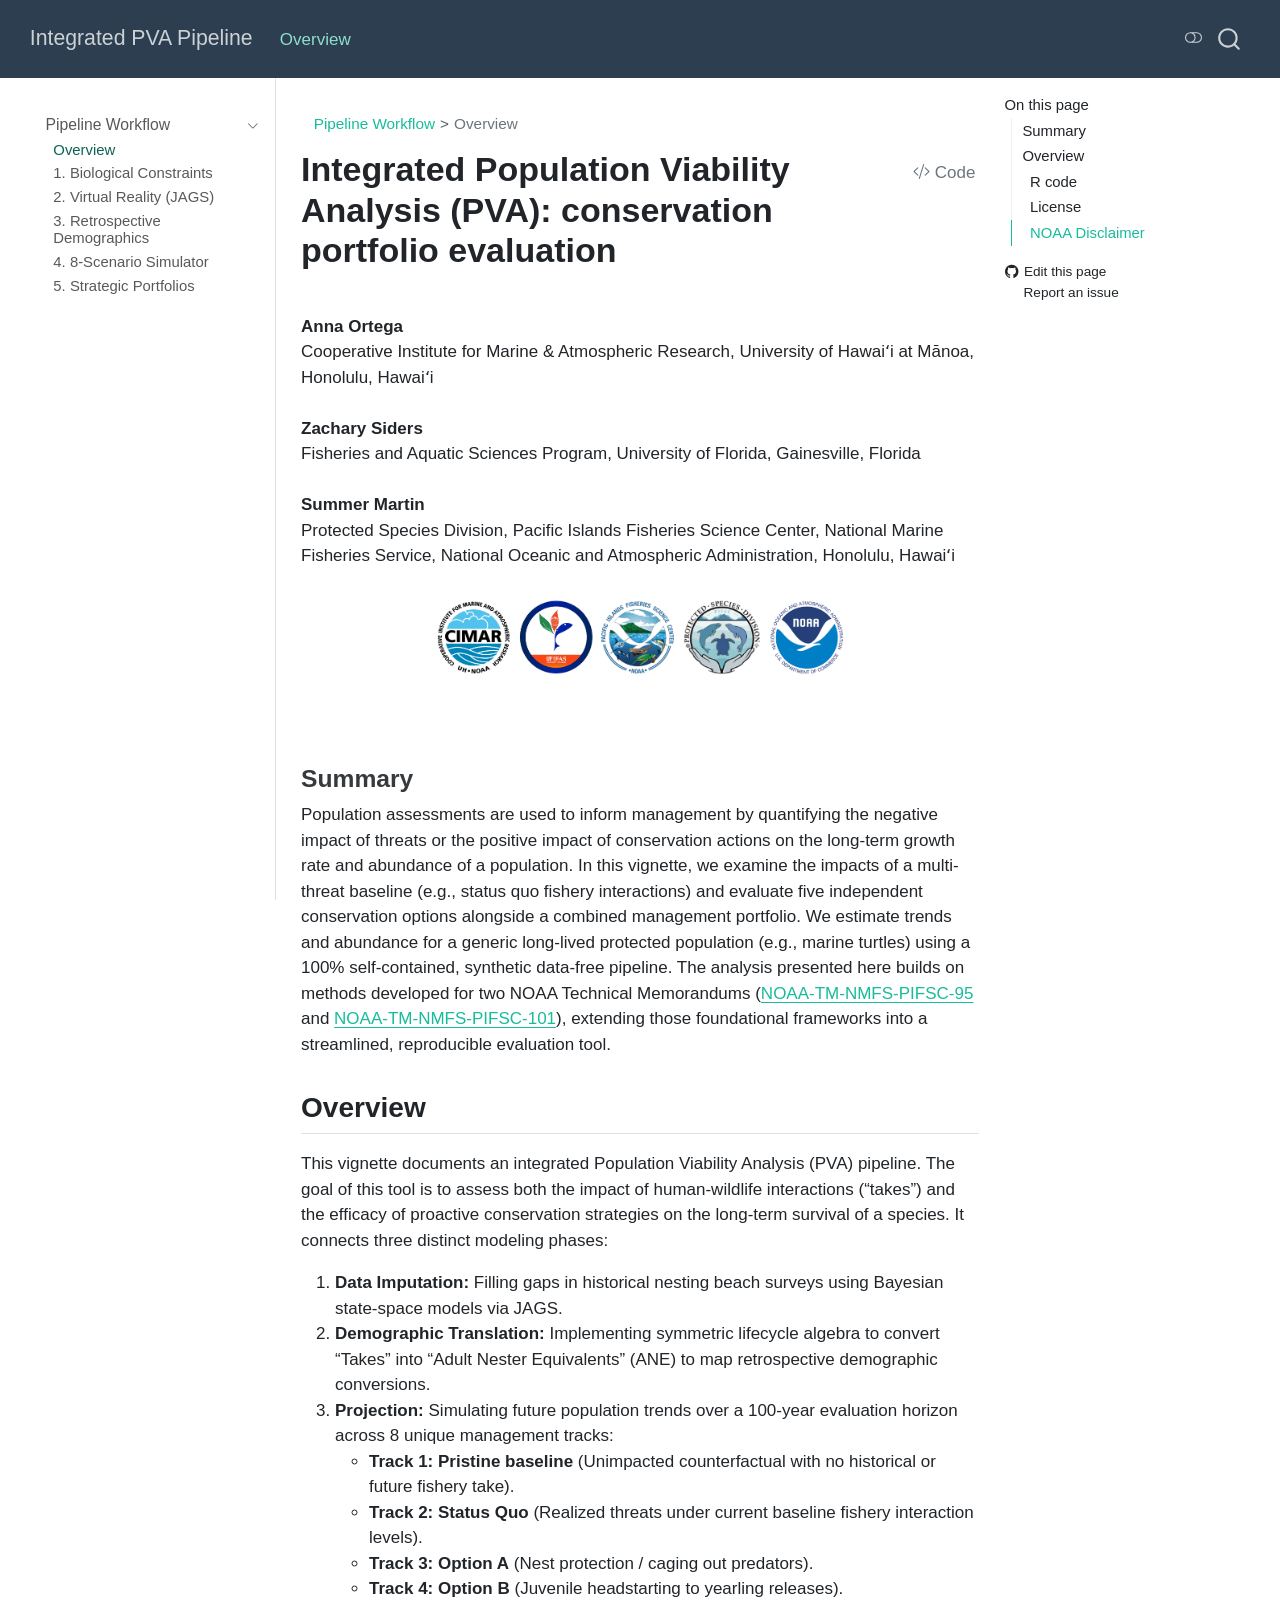
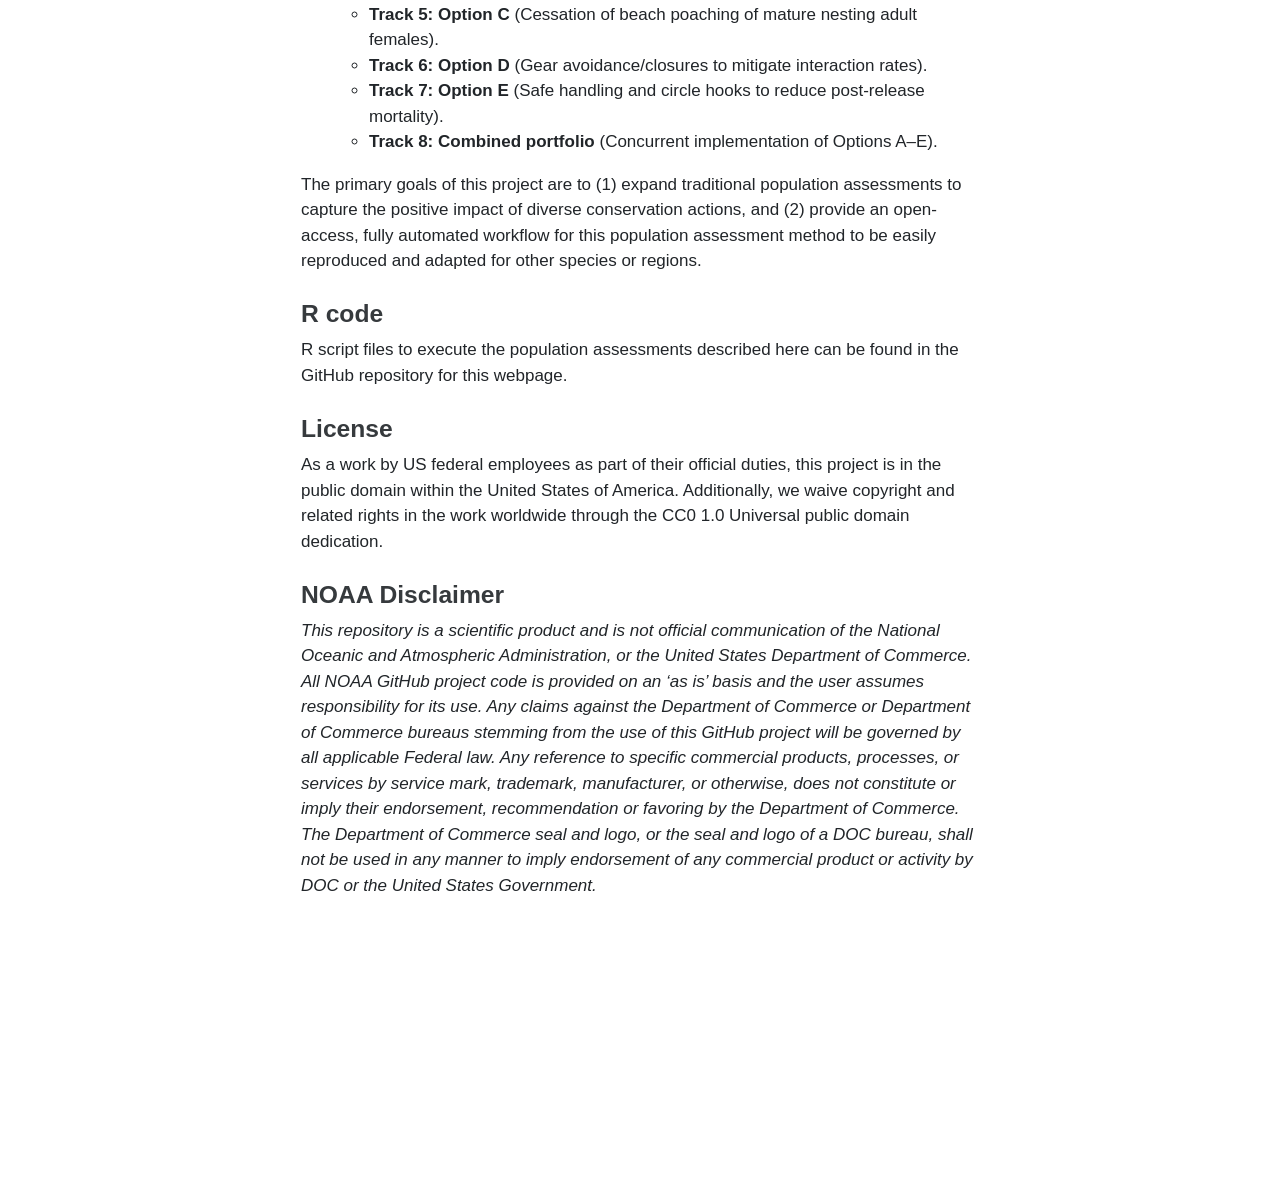
==== docs/index.html @ b5c36e91 "initial commit of integrated PVA pipeline" ====
<!DOCTYPE html>
<html xmlns="http://www.w3.org/1999/xhtml" lang="en" xml:lang="en"><head>

<meta charset="utf-8">
<meta name="generator" content="quarto-1.9.36">

<meta name="viewport" content="width=device-width, initial-scale=1.0, user-scalable=yes">


<title>Integrated Population Viability Analysis (PVA): conservation portfolio evaluation – Integrated PVA Pipeline</title>
<style>
/* Default styles provided by pandoc.
** See https://pandoc.org/MANUAL.html#variables-for-html for config info.
*/
code{white-space: pre-wrap;}
span.smallcaps{font-variant: small-caps;}
div.columns{display: flex; gap: min(4vw, 1.5em);}
div.column{flex: auto; overflow-x: auto;}
div.hanging-indent{margin-left: 1.5em; text-indent: -1.5em;}
ul.task-list{list-style: none;}
ul.task-list li input[type="checkbox"] {
  width: 0.8em;
  margin: 0 0.8em 0.2em -1em; /* quarto-specific, see https://github.com/quarto-dev/quarto-cli/issues/4556 */ 
  vertical-align: middle;
}
/* CSS for syntax highlighting */
html { -webkit-text-size-adjust: 100%; }
pre > code.sourceCode { white-space: pre; position: relative; }
pre > code.sourceCode > span { display: inline-block; line-height: 1.25; }
pre > code.sourceCode > span:empty { height: 1.2em; }
.sourceCode { overflow: visible; }
code.sourceCode > span { color: inherit; text-decoration: inherit; }
div.sourceCode { margin: 1em 0; }
pre.sourceCode { margin: 0; }
@media screen {
div.sourceCode { overflow: auto; }
}
@media print {
pre > code.sourceCode { white-space: pre-wrap; }
pre > code.sourceCode > span { text-indent: -5em; padding-left: 5em; }
}
pre.numberSource code
  { counter-reset: source-line 0; }
pre.numberSource code > span
  { position: relative; left: -4em; counter-increment: source-line; }
pre.numberSource code > span > a:first-child::before
  { content: counter(source-line);
    position: relative; left: -1em; text-align: right; vertical-align: baseline;
    border: none; display: inline-block;
    -webkit-touch-callout: none; -webkit-user-select: none;
    -khtml-user-select: none; -moz-user-select: none;
    -ms-user-select: none; user-select: none;
    padding: 0 4px; width: 4em;
  }
pre.numberSource { margin-left: 3em;  padding-left: 4px; }
div.sourceCode
  {   }
@media screen {
pre > code.sourceCode > span > a:first-child::before { text-decoration: underline; }
}
</style>


<script src="site_libs/quarto-nav/quarto-nav.js"></script>
<script src="site_libs/clipboard/clipboard.min.js"></script>
<script src="site_libs/quarto-search/autocomplete.umd.js"></script>
<script src="site_libs/quarto-search/fuse.min.js"></script>
<script src="site_libs/quarto-search/quarto-search.js"></script>
<meta name="quarto:offset" content="./">
<script src="site_libs/quarto-html/quarto.js" type="module"></script>
<script src="site_libs/quarto-html/tabsets/tabsets.js" type="module"></script>
<script src="site_libs/quarto-html/popper.min.js"></script>
<script src="site_libs/quarto-html/tippy.umd.min.js"></script>
<script src="site_libs/quarto-html/anchor.min.js"></script>
<link href="site_libs/quarto-html/tippy.css" rel="stylesheet">
<link href="site_libs/quarto-html/quarto-syntax-highlighting-845c23b38eaddc0f92fda52bfe77a8c8.css" rel="stylesheet" class="quarto-color-scheme" id="quarto-text-highlighting-styles">
<link href="site_libs/quarto-html/quarto-syntax-highlighting-dark-f418161beb48e0141c760e455f12af2c.css" rel="stylesheet" class="quarto-color-scheme quarto-color-alternate" id="quarto-text-highlighting-styles">
<link href="site_libs/quarto-html/quarto-syntax-highlighting-845c23b38eaddc0f92fda52bfe77a8c8.css" rel="stylesheet" class="quarto-color-scheme-extra" id="quarto-text-highlighting-styles">
<script src="site_libs/bootstrap/bootstrap.min.js"></script>
<link href="site_libs/bootstrap/bootstrap-icons.css" rel="stylesheet">
<link href="site_libs/bootstrap/bootstrap-edc4e7061c2c7a5ba8a1c034a1440415.min.css" rel="stylesheet" append-hash="true" class="quarto-color-scheme" id="quarto-bootstrap" data-mode="light">
<link href="site_libs/bootstrap/bootstrap-dark-89a05430e756aaca534b0ec7f0289466.min.css" rel="stylesheet" append-hash="true" class="quarto-color-scheme quarto-color-alternate" id="quarto-bootstrap" data-mode="dark">
<link href="site_libs/bootstrap/bootstrap-edc4e7061c2c7a5ba8a1c034a1440415.min.css" rel="stylesheet" append-hash="true" class="quarto-color-scheme-extra" id="quarto-bootstrap" data-mode="light">
<script id="quarto-search-options" type="application/json">{
  "location": "navbar",
  "copy-button": false,
  "collapse-after": 3,
  "panel-placement": "end",
  "type": "overlay",
  "limit": 50,
  "keyboard-shortcut": [
    "f",
    "/",
    "s"
  ],
  "show-item-context": false,
  "language": {
    "search-no-results-text": "No results",
    "search-matching-documents-text": "matching documents",
    "search-copy-link-title": "Copy link to search",
    "search-hide-matches-text": "Hide additional matches",
    "search-more-match-text": "more match in this document",
    "search-more-matches-text": "more matches in this document",
    "search-clear-button-title": "Clear",
    "search-text-placeholder": "",
    "search-detached-cancel-button-title": "Cancel",
    "search-submit-button-title": "Submit",
    "search-label": "Search"
  }
}</script>
<style>html{ scroll-behavior: smooth; }</style>


</head>

<body class="nav-sidebar floating nav-fixed quarto-light"><script id="quarto-html-before-body" type="application/javascript">
    const toggleBodyColorMode = (bsSheetEl) => {
      const mode = bsSheetEl.getAttribute("data-mode");
      const bodyEl = window.document.querySelector("body");
      if (mode === "dark") {
        bodyEl.classList.add("quarto-dark");
        bodyEl.classList.remove("quarto-light");
      } else {
        bodyEl.classList.add("quarto-light");
        bodyEl.classList.remove("quarto-dark");
      }
    }
    const toggleBodyColorPrimary = () => {
      const bsSheetEl = window.document.querySelector("link#quarto-bootstrap:not([rel=disabled-stylesheet])");
      if (bsSheetEl) {
        toggleBodyColorMode(bsSheetEl);
      }
    }
    const setColorSchemeToggle = (alternate) => {
      const toggles = window.document.querySelectorAll('.quarto-color-scheme-toggle');
      for (let i=0; i < toggles.length; i++) {
        const toggle = toggles[i];
        if (toggle) {
          if (alternate) {
            toggle.classList.add("alternate");
          } else {
            toggle.classList.remove("alternate");
          }
        }
      }
    };
    const toggleColorMode = (alternate) => {
      // Switch the stylesheets
      const primaryStylesheets = window.document.querySelectorAll('link.quarto-color-scheme:not(.quarto-color-alternate)');
      const alternateStylesheets = window.document.querySelectorAll('link.quarto-color-scheme.quarto-color-alternate');
      manageTransitions('#quarto-margin-sidebar .nav-link', false);
      if (alternate) {
        // note: dark is layered on light, we don't disable primary!
        enableStylesheet(alternateStylesheets);
        for (const sheetNode of alternateStylesheets) {
          if (sheetNode.id === "quarto-bootstrap") {
            toggleBodyColorMode(sheetNode);
          }
        }
      } else {
        disableStylesheet(alternateStylesheets);
        enableStylesheet(primaryStylesheets)
        toggleBodyColorPrimary();
      }
      manageTransitions('#quarto-margin-sidebar .nav-link', true);
      // Switch the toggles
      setColorSchemeToggle(alternate)
      // Hack to workaround the fact that safari doesn't
      // properly recolor the scrollbar when toggling (#1455)
      if (navigator.userAgent.indexOf('Safari') > 0 && navigator.userAgent.indexOf('Chrome') == -1) {
        manageTransitions("body", false);
        window.scrollTo(0, 1);
        setTimeout(() => {
          window.scrollTo(0, 0);
          manageTransitions("body", true);
        }, 40);
      }
    }
    const disableStylesheet = (stylesheets) => {
      for (let i=0; i < stylesheets.length; i++) {
        const stylesheet = stylesheets[i];
        stylesheet.rel = 'disabled-stylesheet';
      }
    }
    const enableStylesheet = (stylesheets) => {
      for (let i=0; i < stylesheets.length; i++) {
        const stylesheet = stylesheets[i];
        if(stylesheet.rel !== 'stylesheet') { // for Chrome, which will still FOUC without this check
          stylesheet.rel = 'stylesheet';
        }
      }
    }
    const manageTransitions = (selector, allowTransitions) => {
      const els = window.document.querySelectorAll(selector);
      for (let i=0; i < els.length; i++) {
        const el = els[i];
        if (allowTransitions) {
          el.classList.remove('notransition');
        } else {
          el.classList.add('notransition');
        }
      }
    }
    const isFileUrl = () => {
      return window.location.protocol === 'file:';
    }
    const hasAlternateSentinel = () => {
      let styleSentinel = getColorSchemeSentinel();
      if (styleSentinel !== null) {
        return styleSentinel === "alternate";
      } else {
        return false;
      }
    }
    const setStyleSentinel = (alternate) => {
      const value = alternate ? "alternate" : "default";
      if (!isFileUrl()) {
        window.localStorage.setItem("quarto-color-scheme", value);
      } else {
        localAlternateSentinel = value;
      }
    }
    const getColorSchemeSentinel = () => {
      if (!isFileUrl()) {
        const storageValue = window.localStorage.getItem("quarto-color-scheme");
        return storageValue != null ? storageValue : localAlternateSentinel;
      } else {
        return localAlternateSentinel;
      }
    }
    const toggleGiscusIfUsed = (isAlternate, darkModeDefault) => {
      const baseTheme = document.querySelector('#giscus-base-theme')?.value ?? 'light';
      const alternateTheme = document.querySelector('#giscus-alt-theme')?.value ?? 'dark';
      let newTheme = '';
      if(authorPrefersDark) {
        newTheme = isAlternate ? baseTheme : alternateTheme;
      } else {
        newTheme = isAlternate ? alternateTheme : baseTheme;
      }
      const changeGiscusTheme = () => {
        // From: https://github.com/giscus/giscus/issues/336
        const sendMessage = (message) => {
          const iframe = document.querySelector('iframe.giscus-frame');
          if (!iframe) return;
          iframe.contentWindow.postMessage({ giscus: message }, 'https://giscus.app');
        }
        sendMessage({
          setConfig: {
            theme: newTheme
          }
        });
      }
      const isGiscussLoaded = window.document.querySelector('iframe.giscus-frame') !== null;
      if (isGiscussLoaded) {
        changeGiscusTheme();
      }
    };
    const authorPrefersDark = false;
    const darkModeDefault = authorPrefersDark;
      document.querySelector('link#quarto-text-highlighting-styles.quarto-color-scheme-extra').rel = 'disabled-stylesheet';
      document.querySelector('link#quarto-bootstrap.quarto-color-scheme-extra').rel = 'disabled-stylesheet';
    let localAlternateSentinel = darkModeDefault ? 'alternate' : 'default';
    // Dark / light mode switch
    window.quartoToggleColorScheme = () => {
      // Read the current dark / light value
      let toAlternate = !hasAlternateSentinel();
      toggleColorMode(toAlternate);
      setStyleSentinel(toAlternate);
      toggleGiscusIfUsed(toAlternate, darkModeDefault);
      window.dispatchEvent(new Event('resize'));
    };
    // Switch to dark mode if need be
    if (hasAlternateSentinel()) {
      toggleColorMode(true);
    } else {
      toggleColorMode(false);
    }
  </script>

<div id="quarto-search-results"></div>
  <header id="quarto-header" class="headroom fixed-top">
    <nav class="navbar navbar-expand-lg " data-bs-theme="dark">
      <div class="navbar-container container-fluid">
      <div class="navbar-brand-container mx-auto">
    <a class="navbar-brand" href="./index.html">
    <span class="navbar-title">Integrated PVA Pipeline</span>
    </a>
  </div>
            <div id="quarto-search" class="" title="Search"></div>
          <button class="navbar-toggler" type="button" data-bs-toggle="collapse" data-bs-target="#navbarCollapse" aria-controls="navbarCollapse" role="menu" aria-expanded="false" aria-label="Toggle navigation" onclick="if (window.quartoToggleHeadroom) { window.quartoToggleHeadroom(); }">
  <span class="navbar-toggler-icon"></span>
</button>
          <div class="collapse navbar-collapse" id="navbarCollapse">
            <ul class="navbar-nav navbar-nav-scroll me-auto">
  <li class="nav-item">
    <a class="nav-link active" href="./index.html" aria-current="page"> 
<span class="menu-text">Overview</span></a>
  </li>  
</ul>
          </div> <!-- /navcollapse -->
            <div class="quarto-navbar-tools">
  <a href="" class="quarto-color-scheme-toggle quarto-navigation-tool  px-1" onclick="window.quartoToggleColorScheme(); return false;" title="Toggle dark mode"><i class="bi"></i></a>
</div>
      </div> <!-- /container-fluid -->
    </nav>
  <nav class="quarto-secondary-nav">
    <div class="container-fluid d-flex">
      <button type="button" class="quarto-btn-toggle btn" data-bs-toggle="collapse" role="button" data-bs-target=".quarto-sidebar-collapse-item" aria-controls="quarto-sidebar" aria-expanded="false" aria-label="Toggle sidebar navigation" onclick="if (window.quartoToggleHeadroom) { window.quartoToggleHeadroom(); }">
        <i class="bi bi-layout-text-sidebar-reverse"></i>
      </button>
        <nav class="quarto-page-breadcrumbs" aria-label="breadcrumb"><ol class="breadcrumb"><li class="breadcrumb-item"><a href="./index.html">Pipeline Workflow</a></li><li class="breadcrumb-item"><a href="./index.html">Overview</a></li></ol></nav>
        <a class="flex-grow-1" role="navigation" data-bs-toggle="collapse" data-bs-target=".quarto-sidebar-collapse-item" aria-controls="quarto-sidebar" aria-expanded="false" aria-label="Toggle sidebar navigation" onclick="if (window.quartoToggleHeadroom) { window.quartoToggleHeadroom(); }">      
        </a>
    </div>
  </nav>
</header>
<!-- content -->
<div id="quarto-content" class="quarto-container page-columns page-rows-contents page-layout-article page-navbar">
<!-- sidebar -->
  <nav id="quarto-sidebar" class="sidebar collapse collapse-horizontal quarto-sidebar-collapse-item sidebar-navigation floating overflow-auto">
    <div class="sidebar-menu-container"> 
    <ul class="list-unstyled mt-1">
        <li class="sidebar-item sidebar-item-section">
      <div class="sidebar-item-container"> 
            <a class="sidebar-item-text sidebar-link text-start" data-bs-toggle="collapse" data-bs-target="#quarto-sidebar-section-1" role="navigation" aria-expanded="true">
 <span class="menu-text">Pipeline Workflow</span></a>
          <a class="sidebar-item-toggle text-start" data-bs-toggle="collapse" data-bs-target="#quarto-sidebar-section-1" role="navigation" aria-expanded="true" aria-label="Toggle section">
            <i class="bi bi-chevron-right ms-2"></i>
          </a> 
      </div>
      <ul id="quarto-sidebar-section-1" class="collapse list-unstyled sidebar-section depth1 show">  
          <li class="sidebar-item">
  <div class="sidebar-item-container"> 
  <a href="./index.html" class="sidebar-item-text sidebar-link active">
 <span class="menu-text">Overview</span></a>
  </div>
</li>
          <li class="sidebar-item">
  <div class="sidebar-item-container"> 
  <a href="./01-setup.html" class="sidebar-item-text sidebar-link">
 <span class="menu-text">1. Biological Constraints</span></a>
  </div>
</li>
          <li class="sidebar-item">
  <div class="sidebar-item-container"> 
  <a href="./02-data.html" class="sidebar-item-text sidebar-link">
 <span class="menu-text">2. Virtual Reality (JAGS)</span></a>
  </div>
</li>
          <li class="sidebar-item">
  <div class="sidebar-item-container"> 
  <a href="./03-ane.html" class="sidebar-item-text sidebar-link">
 <span class="menu-text">3. Retrospective Demographics</span></a>
  </div>
</li>
          <li class="sidebar-item">
  <div class="sidebar-item-container"> 
  <a href="./04-sim.html" class="sidebar-item-text sidebar-link">
 <span class="menu-text">4. 8-Scenario Simulator</span></a>
  </div>
</li>
          <li class="sidebar-item">
  <div class="sidebar-item-container"> 
  <a href="./05-outcome.html" class="sidebar-item-text sidebar-link">
 <span class="menu-text">5. Strategic Portfolios</span></a>
  </div>
</li>
      </ul>
  </li>
    </ul>
    </div>
</nav>
<div id="quarto-sidebar-glass" class="quarto-sidebar-collapse-item" data-bs-toggle="collapse" data-bs-target=".quarto-sidebar-collapse-item"></div>
<!-- margin-sidebar -->
    <div id="quarto-margin-sidebar" class="sidebar margin-sidebar">
        <nav id="TOC" role="doc-toc" class="toc-active">
    <h2 id="toc-title">On this page</h2>
   
  <ul>
  <li><a href="#summary" id="toc-summary" class="nav-link active" data-scroll-target="#summary">Summary</a></li>
  <li><a href="#overview" id="toc-overview" class="nav-link" data-scroll-target="#overview">Overview</a>
  <ul class="collapse">
  <li><a href="#r-code" id="toc-r-code" class="nav-link" data-scroll-target="#r-code">R code</a></li>
  <li><a href="#license" id="toc-license" class="nav-link" data-scroll-target="#license">License</a></li>
  <li><a href="#noaa-disclaimer" id="toc-noaa-disclaimer" class="nav-link" data-scroll-target="#noaa-disclaimer">NOAA Disclaimer</a></li>
  </ul></li>
  </ul>
<div class="toc-actions"><ul><li><a href="https://github.com/AnnaOrtega-NOAA/integrated-pva-pipeline/edit/main/index.qmd" class="toc-action"><i class="bi bi-github"></i>Edit this page</a></li><li><a href="https://github.com/AnnaOrtega-NOAA/integrated-pva-pipeline/issues/new" class="toc-action"><i class="bi empty"></i>Report an issue</a></li></ul></div></nav>
    </div>
<!-- main -->
<main class="content" id="quarto-document-content">


<header id="title-block-header" class="quarto-title-block default"><nav class="quarto-page-breadcrumbs quarto-title-breadcrumbs d-none d-lg-block" aria-label="breadcrumb"><ol class="breadcrumb"><li class="breadcrumb-item"><a href="./index.html">Pipeline Workflow</a></li><li class="breadcrumb-item"><a href="./index.html">Overview</a></li></ol></nav>
<div class="quarto-title">
<div class="quarto-title-block"><div><h1 class="title">Integrated Population Viability Analysis (PVA): conservation portfolio evaluation</h1><button type="button" class="btn code-tools-button" id="quarto-code-tools-source"><i class="bi"></i> Code</button></div></div>
</div>



<div class="quarto-title-meta">

    
  
    
  </div>
  


</header>


<div class="line-block"><br>
<strong>Anna Ortega</strong><br>
Cooperative Institute for Marine &amp; Atmospheric Research, University of Hawaiʻi at Mānoa, Honolulu, Hawaiʻi<br>
<br>
<strong>Zachary Siders</strong><br>
Fisheries and Aquatic Sciences Program, University of Florida, Gainesville, Florida<br>
<br>
<strong>Summer Martin</strong><br>
Protected Species Division, Pacific Islands Fisheries Science Center, National Marine Fisheries Service, National Oceanic and Atmospheric Administration, Honolulu, Hawaiʻi<br>
<br>
</div>
<div class="quarto-figure quarto-figure-center">
<figure class="figure">
<p><img src=".\img/logos.png" class="img-fluid quarto-figure quarto-figure-center figure-img" style="width:60.0%"></p>
</figure>
</div>
<div class="line-block"><br>
</div>
<section id="summary" class="level3">
<h3 class="anchored" data-anchor-id="summary">Summary</h3>
<p>Population assessments are used to inform management by quantifying the negative impact of threats or the positive impact of conservation actions on the long-term growth rate and abundance of a population. In this vignette, we examine the impacts of a multi-threat baseline (e.g., status quo fishery interactions) and evaluate five independent conservation options alongside a combined management portfolio. We estimate trends and abundance for a generic long-lived protected population (e.g., marine turtles) using a 100% self-contained, synthetic data-free pipeline. The analysis presented here builds on methods developed for two NOAA Technical Memorandums (<a href="https://repository.library.noaa.gov/view/noaa/23037">NOAA-TM-NMFS-PIFSC-95</a> and <a href="https://repository.library.noaa.gov/view/noaa/24251">NOAA-TM-NMFS-PIFSC-101</a>), extending those foundational frameworks into a streamlined, reproducible evaluation tool.</p>
</section>
<section id="overview" class="level2">
<h2 class="anchored" data-anchor-id="overview">Overview</h2>
<p>This vignette documents an integrated Population Viability Analysis (PVA) pipeline. The goal of this tool is to assess both the impact of human-wildlife interactions (“takes”) and the efficacy of proactive conservation strategies on the long-term survival of a species. It connects three distinct modeling phases:</p>
<ol type="1">
<li><strong>Data Imputation:</strong> Filling gaps in historical nesting beach surveys using Bayesian state-space models via JAGS.</li>
<li><strong>Demographic Translation:</strong> Implementing symmetric lifecycle algebra to convert “Takes” into “Adult Nester Equivalents” (ANE) to map retrospective demographic conversions.</li>
<li><strong>Projection:</strong> Simulating future population trends over a 100-year evaluation horizon across 8 unique management tracks:
<ul>
<li><strong>Track 1: Pristine baseline</strong> (Unimpacted counterfactual with no historical or future fishery take).</li>
<li><strong>Track 2: Status Quo</strong> (Realized threats under current baseline fishery interaction levels).</li>
<li><strong>Track 3: Option A</strong> (Nest protection / caging out predators).</li>
<li><strong>Track 4: Option B</strong> (Juvenile headstarting to yearling releases).</li>
<li><strong>Track 5: Option C</strong> (Cessation of beach poaching of mature nesting adult females).</li>
<li><strong>Track 6: Option D</strong> (Gear avoidance/closures to mitigate interaction rates).</li>
<li><strong>Track 7: Option E</strong> (Safe handling and circle hooks to reduce post-release mortality).</li>
<li><strong>Track 8: Combined portfolio</strong> (Concurrent implementation of Options A–E).</li>
</ul></li>
</ol>
<p>The primary goals of this project are to (1) expand traditional population assessments to capture the positive impact of diverse conservation actions, and (2) provide an open-access, fully automated workflow for this population assessment method to be easily reproduced and adapted for other species or regions.</p>
<section id="r-code" class="level3">
<h3 class="anchored" data-anchor-id="r-code">R code</h3>
<p>R script files to execute the population assessments described here can be found in the GitHub repository for this webpage.</p>
</section>
<section id="license" class="level3">
<h3 class="anchored" data-anchor-id="license">License</h3>
<p>As a work by US federal employees as part of their official duties, this project is in the public domain within the United States of America. Additionally, we waive copyright and related rights in the work worldwide through the CC0 1.0 Universal public domain dedication.</p>
</section>
<section id="noaa-disclaimer" class="level3">
<h3 class="anchored" data-anchor-id="noaa-disclaimer">NOAA Disclaimer</h3>
<p><em>This repository is a scientific product and is not official communication of the National Oceanic and Atmospheric Administration, or the United States Department of Commerce. All NOAA GitHub project code is provided on an ‘as is’ basis and the user assumes responsibility for its use. Any claims against the Department of Commerce or Department of Commerce bureaus stemming from the use of this GitHub project will be governed by all applicable Federal law. Any reference to specific commercial products, processes, or services by service mark, trademark, manufacturer, or otherwise, does not constitute or imply their endorsement, recommendation or favoring by the Department of Commerce. The Department of Commerce seal and logo, or the seal and logo of a DOC bureau, shall not be used in any manner to imply endorsement of any commercial product or activity by DOC or the United States Government.</em></p>
<div class="line-block"><br>
<br>
<br>
<br>
<br>
</div>


<!-- -->

</section>
</section>

</main> <!-- /main -->
<script id="quarto-html-after-body" type="application/javascript">
  window.document.addEventListener("DOMContentLoaded", function (event) {
    // Ensure there is a toggle, if there isn't float one in the top right
    if (window.document.querySelector('.quarto-color-scheme-toggle') === null) {
      const a = window.document.createElement('a');
      a.classList.add('top-right');
      a.classList.add('quarto-color-scheme-toggle');
      a.href = "";
      a.onclick = function() { try { window.quartoToggleColorScheme(); } catch {} return false; };
      const i = window.document.createElement("i");
      i.classList.add('bi');
      a.appendChild(i);
      window.document.body.appendChild(a);
    }
    setColorSchemeToggle(hasAlternateSentinel())
    const icon = "";
    const anchorJS = new window.AnchorJS();
    anchorJS.options = {
      placement: 'right',
      icon: icon
    };
    anchorJS.add('.anchored');
    const isCodeAnnotation = (el) => {
      for (const clz of el.classList) {
        if (clz.startsWith('code-annotation-')) {                     
          return true;
        }
      }
      return false;
    }
    const onCopySuccess = function(e) {
      // button target
      const button = e.trigger;
      // don't keep focus
      button.blur();
      // flash "checked"
      button.classList.add('code-copy-button-checked');
      var currentTitle = button.getAttribute("title");
      button.setAttribute("title", "Copied!");
      let tooltip;
      if (window.bootstrap) {
        button.setAttribute("data-bs-toggle", "tooltip");
        button.setAttribute("data-bs-placement", "left");
        button.setAttribute("data-bs-title", "Copied!");
        tooltip = new bootstrap.Tooltip(button, 
          { trigger: "manual", 
            customClass: "code-copy-button-tooltip",
            offset: [0, -8]});
        tooltip.show();    
      }
      setTimeout(function() {
        if (tooltip) {
          tooltip.hide();
          button.removeAttribute("data-bs-title");
          button.removeAttribute("data-bs-toggle");
          button.removeAttribute("data-bs-placement");
        }
        button.setAttribute("title", currentTitle);
        button.classList.remove('code-copy-button-checked');
      }, 1000);
      // clear code selection
      e.clearSelection();
    }
    const getTextToCopy = function(trigger) {
      const outerScaffold = trigger.parentElement.cloneNode(true);
      const codeEl = outerScaffold.querySelector('code');
      for (const childEl of codeEl.children) {
        if (isCodeAnnotation(childEl)) {
          childEl.remove();
        }
      }
      return codeEl.innerText;
    }
    const clipboard = new window.ClipboardJS('.code-copy-button:not([data-in-quarto-modal])', {
      text: getTextToCopy
    });
    clipboard.on('success', onCopySuccess);
    if (window.document.getElementById('quarto-embedded-source-code-modal')) {
      const clipboardModal = new window.ClipboardJS('.code-copy-button[data-in-quarto-modal]', {
        text: getTextToCopy,
        container: window.document.getElementById('quarto-embedded-source-code-modal')
      });
      clipboardModal.on('success', onCopySuccess);
    }
    const viewSource = window.document.getElementById('quarto-view-source') ||
                       window.document.getElementById('quarto-code-tools-source');
    if (viewSource) {
      const sourceUrl = viewSource.getAttribute("data-quarto-source-url");
      viewSource.addEventListener("click", function(e) {
        if (sourceUrl) {
          // rstudio viewer pane
          if (/\bcapabilities=\b/.test(window.location)) {
            window.open(sourceUrl);
          } else {
            window.location.href = sourceUrl;
          }
        } else {
          const modal = new bootstrap.Modal(document.getElementById('quarto-embedded-source-code-modal'));
          modal.show();
        }
        return false;
      });
    }
    function toggleCodeHandler(show) {
      return function(e) {
        const detailsSrc = window.document.querySelectorAll(".cell > details > .sourceCode");
        for (let i=0; i<detailsSrc.length; i++) {
          const details = detailsSrc[i].parentElement;
          if (show) {
            details.open = true;
          } else {
            details.removeAttribute("open");
          }
        }
        const cellCodeDivs = window.document.querySelectorAll(".cell > .sourceCode");
        const fromCls = show ? "hidden" : "unhidden";
        const toCls = show ? "unhidden" : "hidden";
        for (let i=0; i<cellCodeDivs.length; i++) {
          const codeDiv = cellCodeDivs[i];
          if (codeDiv.classList.contains(fromCls)) {
            codeDiv.classList.remove(fromCls);
            codeDiv.classList.add(toCls);
          } 
        }
        return false;
      }
    }
    const hideAllCode = window.document.getElementById("quarto-hide-all-code");
    if (hideAllCode) {
      hideAllCode.addEventListener("click", toggleCodeHandler(false));
    }
    const showAllCode = window.document.getElementById("quarto-show-all-code");
    if (showAllCode) {
      showAllCode.addEventListener("click", toggleCodeHandler(true));
    }
      var localhostRegex = new RegExp(/^(?:http|https):\/\/localhost\:?[0-9]*\//);
      var mailtoRegex = new RegExp(/^mailto:/);
        var filterRegex = new RegExp("https:\/\/annaortega-noaa\.github\.io\/integrated-pva-pipeline");
      var isInternal = (href) => {
          return filterRegex.test(href) || localhostRegex.test(href) || mailtoRegex.test(href);
      }
      // Inspect non-navigation links and adorn them if external
     var links = window.document.querySelectorAll('a[href]:not(.nav-link):not(.navbar-brand):not(.toc-action):not(.sidebar-link):not(.sidebar-item-toggle):not(.pagination-link):not(.no-external):not([aria-hidden]):not(.dropdown-item):not(.quarto-navigation-tool):not(.about-link)');
      for (var i=0; i<links.length; i++) {
        const link = links[i];
        if (!isInternal(link.href)) {
          // undo the damage that might have been done by quarto-nav.js in the case of
          // links that we want to consider external
          if (link.dataset.originalHref !== undefined) {
            link.href = link.dataset.originalHref;
          }
        }
      }
    function tippyHover(el, contentFn, onTriggerFn, onUntriggerFn) {
      const config = {
        allowHTML: true,
        maxWidth: 500,
        delay: 100,
        arrow: false,
        appendTo: function(el) {
            return el.parentElement;
        },
        interactive: true,
        interactiveBorder: 10,
        theme: 'quarto',
        placement: 'bottom-start',
      };
      if (contentFn) {
        config.content = contentFn;
      }
      if (onTriggerFn) {
        config.onTrigger = onTriggerFn;
      }
      if (onUntriggerFn) {
        config.onUntrigger = onUntriggerFn;
      }
      window.tippy(el, config); 
    }
    const noterefs = window.document.querySelectorAll('a[role="doc-noteref"]');
    for (var i=0; i<noterefs.length; i++) {
      const ref = noterefs[i];
      tippyHover(ref, function() {
        // use id or data attribute instead here
        let href = ref.getAttribute('data-footnote-href') || ref.getAttribute('href');
        try { href = new URL(href).hash; } catch {}
        const id = href.replace(/^#\/?/, "");
        const note = window.document.getElementById(id);
        if (note) {
          return note.innerHTML;
        } else {
          return "";
        }
      });
    }
    const xrefs = window.document.querySelectorAll('a.quarto-xref');
    const processXRef = (id, note) => {
      // Strip column container classes
      const stripColumnClz = (el) => {
        el.classList.remove("page-full", "page-columns");
        if (el.children) {
          for (const child of el.children) {
            stripColumnClz(child);
          }
        }
      }
      stripColumnClz(note)
      if (id === null || id.startsWith('sec-')) {
        // Special case sections, only their first couple elements
        const container = document.createElement("div");
        if (note.children && note.children.length > 2) {
          container.appendChild(note.children[0].cloneNode(true));
          for (let i = 1; i < note.children.length; i++) {
            const child = note.children[i];
            if (child.tagName === "P" && child.innerText === "") {
              continue;
            } else {
              container.appendChild(child.cloneNode(true));
              break;
            }
          }
          if (window.Quarto?.typesetMath) {
            window.Quarto.typesetMath(container);
          }
          return container.innerHTML
        } else {
          if (window.Quarto?.typesetMath) {
            window.Quarto.typesetMath(note);
          }
          return note.innerHTML;
        }
      } else {
        // Remove any anchor links if they are present
        const anchorLink = note.querySelector('a.anchorjs-link');
        if (anchorLink) {
          anchorLink.remove();
        }
        if (window.Quarto?.typesetMath) {
          window.Quarto.typesetMath(note);
        }
        if (note.classList.contains("callout")) {
          return note.outerHTML;
        } else {
          return note.innerHTML;
        }
      }
    }
    for (var i=0; i<xrefs.length; i++) {
      const xref = xrefs[i];
      tippyHover(xref, undefined, function(instance) {
        instance.disable();
        let url = xref.getAttribute('href');
        let hash = undefined; 
        if (url.startsWith('#')) {
          hash = url;
        } else {
          try { hash = new URL(url).hash; } catch {}
        }
        if (hash) {
          const id = hash.replace(/^#\/?/, "");
          const note = window.document.getElementById(id);
          if (note !== null) {
            try {
              const html = processXRef(id, note.cloneNode(true));
              instance.setContent(html);
            } finally {
              instance.enable();
              instance.show();
            }
          } else {
            // See if we can fetch this
            fetch(url.split('#')[0])
            .then(res => res.text())
            .then(html => {
              const parser = new DOMParser();
              const htmlDoc = parser.parseFromString(html, "text/html");
              const note = htmlDoc.getElementById(id);
              if (note !== null) {
                const html = processXRef(id, note);
                instance.setContent(html);
              } 
            }).finally(() => {
              instance.enable();
              instance.show();
            });
          }
        } else {
          // See if we can fetch a full url (with no hash to target)
          // This is a special case and we should probably do some content thinning / targeting
          fetch(url)
          .then(res => res.text())
          .then(html => {
            const parser = new DOMParser();
            const htmlDoc = parser.parseFromString(html, "text/html");
            const note = htmlDoc.querySelector('main.content');
            if (note !== null) {
              // This should only happen for chapter cross references
              // (since there is no id in the URL)
              // remove the first header
              if (note.children.length > 0 && note.children[0].tagName === "HEADER") {
                note.children[0].remove();
              }
              const html = processXRef(null, note);
              instance.setContent(html);
            } 
          }).finally(() => {
            instance.enable();
            instance.show();
          });
        }
      }, function(instance) {
      });
    }
        let selectedAnnoteEl;
        const selectorForAnnotation = ( cell, annotation) => {
          let cellAttr = 'data-code-cell="' + cell + '"';
          let lineAttr = 'data-code-annotation="' +  annotation + '"';
          const selector = 'span[' + cellAttr + '][' + lineAttr + ']';
          return selector;
        }
        const selectCodeLines = (annoteEl) => {
          const doc = window.document;
          const targetCell = annoteEl.getAttribute("data-target-cell");
          const targetAnnotation = annoteEl.getAttribute("data-target-annotation");
          const annoteSpan = window.document.querySelector(selectorForAnnotation(targetCell, targetAnnotation));
          const lines = annoteSpan.getAttribute("data-code-lines").split(",");
          const lineIds = lines.map((line) => {
            return targetCell + "-" + line;
          })
          let top = null;
          let height = null;
          let parent = null;
          if (lineIds.length > 0) {
              //compute the position of the single el (top and bottom and make a div)
              const el = window.document.getElementById(lineIds[0]);
              top = el.offsetTop;
              height = el.offsetHeight;
              parent = el.parentElement.parentElement;
            if (lineIds.length > 1) {
              const lastEl = window.document.getElementById(lineIds[lineIds.length - 1]);
              const bottom = lastEl.offsetTop + lastEl.offsetHeight;
              height = bottom - top;
            }
            if (top !== null && height !== null && parent !== null) {
              // cook up a div (if necessary) and position it 
              let div = window.document.getElementById("code-annotation-line-highlight");
              if (div === null) {
                div = window.document.createElement("div");
                div.setAttribute("id", "code-annotation-line-highlight");
                div.style.position = 'absolute';
                parent.appendChild(div);
              }
              div.style.top = top - 2 + "px";
              div.style.height = height + 4 + "px";
              div.style.left = 0;
              let gutterDiv = window.document.getElementById("code-annotation-line-highlight-gutter");
              if (gutterDiv === null) {
                gutterDiv = window.document.createElement("div");
                gutterDiv.setAttribute("id", "code-annotation-line-highlight-gutter");
                gutterDiv.style.position = 'absolute';
                const codeCell = window.document.getElementById(targetCell);
                const gutter = codeCell.querySelector('.code-annotation-gutter');
                gutter.appendChild(gutterDiv);
              }
              gutterDiv.style.top = top - 2 + "px";
              gutterDiv.style.height = height + 4 + "px";
            }
            selectedAnnoteEl = annoteEl;
          }
        };
        const unselectCodeLines = () => {
          const elementsIds = ["code-annotation-line-highlight", "code-annotation-line-highlight-gutter"];
          elementsIds.forEach((elId) => {
            const div = window.document.getElementById(elId);
            if (div) {
              div.remove();
            }
          });
          selectedAnnoteEl = undefined;
        };
          // Handle positioning of the toggle
      window.addEventListener(
        "resize",
        throttle(() => {
          elRect = undefined;
          if (selectedAnnoteEl) {
            selectCodeLines(selectedAnnoteEl);
          }
        }, 10)
      );
      function throttle(fn, ms) {
      let throttle = false;
      let timer;
        return (...args) => {
          if(!throttle) { // first call gets through
              fn.apply(this, args);
              throttle = true;
          } else { // all the others get throttled
              if(timer) clearTimeout(timer); // cancel #2
              timer = setTimeout(() => {
                fn.apply(this, args);
                timer = throttle = false;
              }, ms);
          }
        };
      }
        // Attach click handler to the DT
        const annoteDls = window.document.querySelectorAll('dt[data-target-cell]');
        for (const annoteDlNode of annoteDls) {
          annoteDlNode.addEventListener('click', (event) => {
            const clickedEl = event.target;
            if (clickedEl !== selectedAnnoteEl) {
              unselectCodeLines();
              const activeEl = window.document.querySelector('dt[data-target-cell].code-annotation-active');
              if (activeEl) {
                activeEl.classList.remove('code-annotation-active');
              }
              selectCodeLines(clickedEl);
              clickedEl.classList.add('code-annotation-active');
            } else {
              // Unselect the line
              unselectCodeLines();
              clickedEl.classList.remove('code-annotation-active');
            }
          });
        }
    const findCites = (el) => {
      const parentEl = el.parentElement;
      if (parentEl) {
        const cites = parentEl.dataset.cites;
        if (cites) {
          return {
            el,
            cites: cites.split(' ')
          };
        } else {
          return findCites(el.parentElement)
        }
      } else {
        return undefined;
      }
    };
    var bibliorefs = window.document.querySelectorAll('a[role="doc-biblioref"]');
    for (var i=0; i<bibliorefs.length; i++) {
      const ref = bibliorefs[i];
      const citeInfo = findCites(ref);
      if (citeInfo) {
        tippyHover(citeInfo.el, function() {
          var popup = window.document.createElement('div');
          citeInfo.cites.forEach(function(cite) {
            var citeDiv = window.document.createElement('div');
            citeDiv.classList.add('hanging-indent');
            citeDiv.classList.add('csl-entry');
            var biblioDiv = window.document.getElementById('ref-' + cite);
            if (biblioDiv) {
              citeDiv.innerHTML = biblioDiv.innerHTML;
            }
            popup.appendChild(citeDiv);
          });
          return popup.innerHTML;
        });
      }
    }
  });
  </script><div class="modal fade" id="quarto-embedded-source-code-modal" tabindex="-1" aria-labelledby="quarto-embedded-source-code-modal-label" aria-hidden="true"><div class="modal-dialog modal-dialog-scrollable"><div class="modal-content"><div class="modal-header"><h5 class="modal-title" id="quarto-embedded-source-code-modal-label">Source Code</h5><button class="btn-close" data-bs-dismiss="modal"></button></div><div class="modal-body"><div class="">
<div class="code-copy-outer-scaffold"><div class="sourceCode" id="cb1" data-shortcodes="false"><pre class="sourceCode markdown code-with-copy"><code class="sourceCode markdown"><span id="cb1-1"><a href="#cb1-1" aria-hidden="true" tabindex="-1"></a><span class="co">---</span></span>
<span id="cb1-2"><a href="#cb1-2" aria-hidden="true" tabindex="-1"></a><span class="an">title:</span><span class="co"> "Integrated Population Viability Analysis (PVA): conservation portfolio evaluation"</span></span>
<span id="cb1-3"><a href="#cb1-3" aria-hidden="true" tabindex="-1"></a><span class="an">format:</span><span class="co"> html</span></span>
<span id="cb1-4"><a href="#cb1-4" aria-hidden="true" tabindex="-1"></a><span class="an">editor:</span><span class="co"> visual</span></span>
<span id="cb1-5"><a href="#cb1-5" aria-hidden="true" tabindex="-1"></a><span class="co">---</span></span>
<span id="cb1-6"><a href="#cb1-6" aria-hidden="true" tabindex="-1"></a></span>
<span id="cb1-7"><a href="#cb1-7" aria-hidden="true" tabindex="-1"></a><span class="pp">|</span> </span>
<span id="cb1-8"><a href="#cb1-8" aria-hidden="true" tabindex="-1"></a><span class="pp">|</span> **Anna Ortega**</span>
<span id="cb1-9"><a href="#cb1-9" aria-hidden="true" tabindex="-1"></a><span class="pp">|</span> Cooperative Institute for Marine &amp; Atmospheric Research, University of Hawaiʻi at Mānoa, Honolulu, Hawaiʻi</span>
<span id="cb1-10"><a href="#cb1-10" aria-hidden="true" tabindex="-1"></a><span class="pp">|</span> </span>
<span id="cb1-11"><a href="#cb1-11" aria-hidden="true" tabindex="-1"></a><span class="pp">|</span> **Zachary Siders**</span>
<span id="cb1-12"><a href="#cb1-12" aria-hidden="true" tabindex="-1"></a><span class="pp">|</span> Fisheries and Aquatic Sciences Program, University of Florida, Gainesville, Florida</span>
<span id="cb1-13"><a href="#cb1-13" aria-hidden="true" tabindex="-1"></a><span class="pp">|</span> </span>
<span id="cb1-14"><a href="#cb1-14" aria-hidden="true" tabindex="-1"></a><span class="pp">|</span> **Summer Martin**</span>
<span id="cb1-15"><a href="#cb1-15" aria-hidden="true" tabindex="-1"></a><span class="pp">|</span> Protected Species Division, Pacific Islands Fisheries Science Center, National Marine Fisheries Service, National Oceanic and Atmospheric Administration, Honolulu, Hawaiʻi</span>
<span id="cb1-16"><a href="#cb1-16" aria-hidden="true" tabindex="-1"></a><span class="pp">|</span> </span>
<span id="cb1-17"><a href="#cb1-17" aria-hidden="true" tabindex="-1"></a><span class="pp">|</span> </span>
<span id="cb1-18"><a href="#cb1-18" aria-hidden="true" tabindex="-1"></a></span>
<span id="cb1-19"><a href="#cb1-19" aria-hidden="true" tabindex="-1"></a><span class="al">![](/img/logos.png)</span>{width="60%" fig-align="center"}</span>
<span id="cb1-20"><a href="#cb1-20" aria-hidden="true" tabindex="-1"></a></span>
<span id="cb1-21"><a href="#cb1-21" aria-hidden="true" tabindex="-1"></a><span class="pp">|</span> </span>
<span id="cb1-22"><a href="#cb1-22" aria-hidden="true" tabindex="-1"></a><span class="pp">|</span> </span>
<span id="cb1-23"><a href="#cb1-23" aria-hidden="true" tabindex="-1"></a></span>
<span id="cb1-24"><a href="#cb1-24" aria-hidden="true" tabindex="-1"></a><span class="fu">### Summary</span></span>
<span id="cb1-25"><a href="#cb1-25" aria-hidden="true" tabindex="-1"></a></span>
<span id="cb1-26"><a href="#cb1-26" aria-hidden="true" tabindex="-1"></a>Population assessments are used to inform management by quantifying the negative impact of threats or the positive impact of conservation actions on the long-term growth rate and abundance of a population. In this vignette, we examine the impacts of a multi-threat baseline (e.g., status quo fishery interactions) and evaluate five independent conservation options alongside a combined management portfolio. We estimate trends and abundance for a generic long-lived protected population (e.g., marine turtles) using a 100% self-contained, synthetic data-free pipeline. The analysis presented here builds on methods developed for two NOAA Technical Memorandums (<span class="co">[</span><span class="ot">NOAA-TM-NMFS-PIFSC-95</span><span class="co">](https://repository.library.noaa.gov/view/noaa/23037)</span> and <span class="co">[</span><span class="ot">NOAA-TM-NMFS-PIFSC-101</span><span class="co">](https://repository.library.noaa.gov/view/noaa/24251)</span>), extending those foundational frameworks into a streamlined, reproducible evaluation tool.</span>
<span id="cb1-27"><a href="#cb1-27" aria-hidden="true" tabindex="-1"></a></span>
<span id="cb1-28"><a href="#cb1-28" aria-hidden="true" tabindex="-1"></a><span class="fu">## Overview</span></span>
<span id="cb1-29"><a href="#cb1-29" aria-hidden="true" tabindex="-1"></a></span>
<span id="cb1-30"><a href="#cb1-30" aria-hidden="true" tabindex="-1"></a>This vignette documents an integrated Population Viability Analysis (PVA) pipeline. The goal of this tool is to assess both the impact of human-wildlife interactions ("takes") and the efficacy of proactive conservation strategies on the long-term survival of a species. It connects three distinct modeling phases:</span>
<span id="cb1-31"><a href="#cb1-31" aria-hidden="true" tabindex="-1"></a></span>
<span id="cb1-32"><a href="#cb1-32" aria-hidden="true" tabindex="-1"></a><span class="ss">1.  </span>**Data Imputation:** Filling gaps in historical nesting beach surveys using Bayesian state-space models via JAGS.</span>
<span id="cb1-33"><a href="#cb1-33" aria-hidden="true" tabindex="-1"></a><span class="ss">2.  </span>**Demographic Translation:** Implementing symmetric lifecycle algebra to convert "Takes" into "Adult Nester Equivalents" (ANE) to map retrospective demographic conversions.</span>
<span id="cb1-34"><a href="#cb1-34" aria-hidden="true" tabindex="-1"></a><span class="ss">3.  </span>**Projection:** Simulating future population trends over a 100-year evaluation horizon across 8 unique management tracks:</span>
<span id="cb1-35"><a href="#cb1-35" aria-hidden="true" tabindex="-1"></a><span class="ss">    - </span>**Track 1: Pristine baseline** (Unimpacted counterfactual with no historical or future fishery take).</span>
<span id="cb1-36"><a href="#cb1-36" aria-hidden="true" tabindex="-1"></a><span class="ss">    - </span>**Track 2: Status Quo** (Realized threats under current baseline fishery interaction levels).</span>
<span id="cb1-37"><a href="#cb1-37" aria-hidden="true" tabindex="-1"></a><span class="ss">    - </span>**Track 3: Option A** (Nest protection / caging out predators).</span>
<span id="cb1-38"><a href="#cb1-38" aria-hidden="true" tabindex="-1"></a><span class="ss">    - </span>**Track 4: Option B** (Juvenile headstarting to yearling releases).</span>
<span id="cb1-39"><a href="#cb1-39" aria-hidden="true" tabindex="-1"></a><span class="ss">    - </span>**Track 5: Option C** (Cessation of beach poaching of mature nesting adult females).</span>
<span id="cb1-40"><a href="#cb1-40" aria-hidden="true" tabindex="-1"></a><span class="ss">    - </span>**Track 6: Option D** (Gear avoidance/closures to mitigate interaction rates).</span>
<span id="cb1-41"><a href="#cb1-41" aria-hidden="true" tabindex="-1"></a><span class="ss">    - </span>**Track 7: Option E** (Safe handling and circle hooks to reduce post-release mortality).</span>
<span id="cb1-42"><a href="#cb1-42" aria-hidden="true" tabindex="-1"></a><span class="ss">    - </span>**Track 8: Combined portfolio** (Concurrent implementation of Options A–E).</span>
<span id="cb1-43"><a href="#cb1-43" aria-hidden="true" tabindex="-1"></a></span>
<span id="cb1-44"><a href="#cb1-44" aria-hidden="true" tabindex="-1"></a>The primary goals of this project are to (1) expand traditional population assessments to capture the positive impact of diverse conservation actions, and (2) provide an open-access, fully automated workflow for this population assessment method to be easily reproduced and adapted for other species or regions.</span>
<span id="cb1-45"><a href="#cb1-45" aria-hidden="true" tabindex="-1"></a></span>
<span id="cb1-46"><a href="#cb1-46" aria-hidden="true" tabindex="-1"></a><span class="fu">### R code</span></span>
<span id="cb1-47"><a href="#cb1-47" aria-hidden="true" tabindex="-1"></a></span>
<span id="cb1-48"><a href="#cb1-48" aria-hidden="true" tabindex="-1"></a>R script files to execute the population assessments described here can be found in the GitHub repository for this webpage.</span>
<span id="cb1-49"><a href="#cb1-49" aria-hidden="true" tabindex="-1"></a></span>
<span id="cb1-50"><a href="#cb1-50" aria-hidden="true" tabindex="-1"></a><span class="fu">### License</span></span>
<span id="cb1-51"><a href="#cb1-51" aria-hidden="true" tabindex="-1"></a></span>
<span id="cb1-52"><a href="#cb1-52" aria-hidden="true" tabindex="-1"></a>As a work by US federal employees as part of their official duties, this project is in the public domain within the United States of America. Additionally, we waive copyright and related rights in the work worldwide through the CC0 1.0 Universal public domain dedication.</span>
<span id="cb1-53"><a href="#cb1-53" aria-hidden="true" tabindex="-1"></a></span>
<span id="cb1-54"><a href="#cb1-54" aria-hidden="true" tabindex="-1"></a><span class="fu">### NOAA Disclaimer</span></span>
<span id="cb1-55"><a href="#cb1-55" aria-hidden="true" tabindex="-1"></a></span>
<span id="cb1-56"><a href="#cb1-56" aria-hidden="true" tabindex="-1"></a>*This repository is a scientific product and is not official communication of the National Oceanic and Atmospheric Administration, or the United States Department of Commerce. All NOAA GitHub project code is provided on an 'as is' basis and the user assumes responsibility for its use. Any claims against the Department of Commerce or Department of Commerce bureaus stemming from the use of this GitHub project will be governed by all applicable Federal law. Any reference to specific commercial products, processes, or services by service mark, trademark, manufacturer, or otherwise, does not constitute or imply their endorsement, recommendation or favoring by the Department of Commerce. The Department of Commerce seal and logo, or the seal and logo of a DOC bureau, shall not be used in any manner to imply endorsement of any commercial product or activity by DOC or the United States Government.*</span>
<span id="cb1-57"><a href="#cb1-57" aria-hidden="true" tabindex="-1"></a></span>
<span id="cb1-58"><a href="#cb1-58" aria-hidden="true" tabindex="-1"></a><span class="pp">|</span> </span>
<span id="cb1-59"><a href="#cb1-59" aria-hidden="true" tabindex="-1"></a><span class="pp">|</span> </span>
<span id="cb1-60"><a href="#cb1-60" aria-hidden="true" tabindex="-1"></a><span class="pp">|</span> </span>
<span id="cb1-61"><a href="#cb1-61" aria-hidden="true" tabindex="-1"></a><span class="pp">|</span> </span>
<span id="cb1-62"><a href="#cb1-62" aria-hidden="true" tabindex="-1"></a><span class="pp">|</span> </span>
<span id="cb1-63"><a href="#cb1-63" aria-hidden="true" tabindex="-1"></a><span class="pp">|</span> </span></code></pre></div><button title="Copy to Clipboard" class="code-copy-button" data-in-quarto-modal=""><i class="bi"></i></button></div>
</div></div></div></div></div>
</div> <!-- /content -->




<footer class="footer"><div class="nav-footer"><div class="nav-footer-center"><div class="toc-actions d-sm-block d-md-none"><ul><li><a href="https://github.com/AnnaOrtega-NOAA/integrated-pva-pipeline/edit/main/index.qmd" class="toc-action"><i class="bi bi-github"></i>Edit this page</a></li><li><a href="https://github.com/AnnaOrtega-NOAA/integrated-pva-pipeline/issues/new" class="toc-action"><i class="bi empty"></i>Report an issue</a></li></ul></div></div></div></footer><script src="site_libs/quarto-html/zenscroll-min.js"></script>
</body></html>
---- docs/site_libs/quarto-html/tippy.css ----
.tippy-box[data-animation=fade][data-state=hidden]{opacity:0}[data-tippy-root]{max-width:calc(100vw - 10px)}.tippy-box{position:relative;background-color:#333;color:#fff;border-radius:4px;font-size:14px;line-height:1.4;white-space:normal;outline:0;transition-property:transform,visibility,opacity}.tippy-box[data-placement^=top]>.tippy-arrow{bottom:0}.tippy-box[data-placement^=top]>.tippy-arrow:before{bottom:-7px;left:0;border-width:8px 8px 0;border-top-color:initial;transform-origin:center top}.tippy-box[data-placement^=bottom]>.tippy-arrow{top:0}.tippy-box[data-placement^=bottom]>.tippy-arrow:before{top:-7px;left:0;border-width:0 8px 8px;border-bottom-color:initial;transform-origin:center bottom}.tippy-box[data-placement^=left]>.tippy-arrow{right:0}.tippy-box[data-placement^=left]>.tippy-arrow:before{border-width:8px 0 8px 8px;border-left-color:initial;right:-7px;transform-origin:center left}.tippy-box[data-placement^=right]>.tippy-arrow{left:0}.tippy-box[data-placement^=right]>.tippy-arrow:before{left:-7px;border-width:8px 8px 8px 0;border-right-color:initial;transform-origin:center right}.tippy-box[data-inertia][data-state=visible]{transition-timing-function:cubic-bezier(.54,1.5,.38,1.11)}.tippy-arrow{width:16px;height:16px;color:#333}.tippy-arrow:before{content:"";position:absolute;border-color:transparent;border-style:solid}.tippy-content{position:relative;padding:5px 9px;z-index:1}
---- docs/site_libs/quarto-html/quarto-syntax-highlighting-845c23b38eaddc0f92fda52bfe77a8c8.css ----
/* quarto syntax highlight colors */
:root {
  --quarto-hl-ot-color: #003B4F;
  --quarto-hl-at-color: #657422;
  --quarto-hl-ss-color: #20794D;
  --quarto-hl-an-color: #5E5E5E;
  --quarto-hl-fu-color: #4758AB;
  --quarto-hl-st-color: #20794D;
  --quarto-hl-cf-color: #003B4F;
  --quarto-hl-op-color: #5E5E5E;
  --quarto-hl-er-color: #AD0000;
  --quarto-hl-bn-color: #AD0000;
  --quarto-hl-al-color: #AD0000;
  --quarto-hl-va-color: #111111;
  --quarto-hl-bu-color: inherit;
  --quarto-hl-ex-color: inherit;
  --quarto-hl-pp-color: #AD0000;
  --quarto-hl-in-color: #5E5E5E;
  --quarto-hl-vs-color: #20794D;
  --quarto-hl-wa-color: #5E5E5E;
  --quarto-hl-do-color: #5E5E5E;
  --quarto-hl-im-color: #00769E;
  --quarto-hl-ch-color: #20794D;
  --quarto-hl-dt-color: #AD0000;
  --quarto-hl-fl-color: #AD0000;
  --quarto-hl-co-color: #5E5E5E;
  --quarto-hl-cv-color: #5E5E5E;
  --quarto-hl-cn-color: #8f5902;
  --quarto-hl-sc-color: #5E5E5E;
  --quarto-hl-dv-color: #AD0000;
  --quarto-hl-kw-color: #003B4F;
}

/* other quarto variables */
:root {
  --quarto-font-monospace: SFMono-Regular, Menlo, Monaco, Consolas, "Liberation Mono", "Courier New", monospace;
}

/* syntax highlight based on Pandoc's rules */
pre > code.sourceCode > span {
  color: #003B4F;
}

code.sourceCode > span {
  color: #003B4F;
}

div.sourceCode,
div.sourceCode pre.sourceCode {
  color: #003B4F;
}

/* Normal */
code span {
  color: #003B4F;
}

/* Alert */
code span.al {
  color: #AD0000;
  font-style: inherit;
}

/* Annotation */
code span.an {
  color: #5E5E5E;
  font-style: inherit;
}

/* Attribute */
code span.at {
  color: #657422;
  font-style: inherit;
}

/* BaseN */
code span.bn {
  color: #AD0000;
  font-style: inherit;
}

/* BuiltIn */
code span.bu {
  font-style: inherit;
}

/* ControlFlow */
code span.cf {
  color: #003B4F;
  font-weight: bold;
  font-style: inherit;
}

/* Char */
code span.ch {
  color: #20794D;
  font-style: inherit;
}

/* Constant */
code span.cn {
  color: #8f5902;
  font-style: inherit;
}

/* Comment */
code span.co {
  color: #5E5E5E;
  font-style: inherit;
}

/* CommentVar */
code span.cv {
  color: #5E5E5E;
  font-style: italic;
}

/* Documentation */
code span.do {
  color: #5E5E5E;
  font-style: italic;
}

/* DataType */
code span.dt {
  color: #AD0000;
  font-style: inherit;
}

/* DecVal */
code span.dv {
  color: #AD0000;
  font-style: inherit;
}

/* Error */
code span.er {
  color: #AD0000;
  font-style: inherit;
}

/* Extension */
code span.ex {
  font-style: inherit;
}

/* Float */
code span.fl {
  color: #AD0000;
  font-style: inherit;
}

/* Function */
code span.fu {
  color: #4758AB;
  font-style: inherit;
}

/* Import */
code span.im {
  color: #00769E;
  font-style: inherit;
}

/* Information */
code span.in {
  color: #5E5E5E;
  font-style: inherit;
}

/* Keyword */
code span.kw {
  color: #003B4F;
  font-weight: bold;
  font-style: inherit;
}

/* Operator */
code span.op {
  color: #5E5E5E;
  font-style: inherit;
}

/* Other */
code span.ot {
  color: #003B4F;
  font-style: inherit;
}

/* Preprocessor */
code span.pp {
  color: #AD0000;
  font-style: inherit;
}

/* SpecialChar */
code span.sc {
  color: #5E5E5E;
  font-style: inherit;
}

/* SpecialString */
code span.ss {
  color: #20794D;
  font-style: inherit;
}

/* String */
code span.st {
  color: #20794D;
  font-style: inherit;
}

/* Variable */
code span.va {
  color: #111111;
  font-style: inherit;
}

/* VerbatimString */
code span.vs {
  color: #20794D;
  font-style: inherit;
}

/* Warning */
code span.wa {
  color: #5E5E5E;
  font-style: italic;
}

.prevent-inlining {
  content: "</";
}

/*# sourceMappingURL=ac89f0bb514bba72461919f78549e31c.css.map */
---- docs/site_libs/quarto-html/quarto-syntax-highlighting-dark-f418161beb48e0141c760e455f12af2c.css ----
/* quarto syntax highlight colors */
:root {
  --quarto-hl-al-color: #f07178;
  --quarto-hl-an-color: #d4d0ab;
  --quarto-hl-at-color: #00e0e0;
  --quarto-hl-bn-color: #d4d0ab;
  --quarto-hl-bu-color: #abe338;
  --quarto-hl-ch-color: #abe338;
  --quarto-hl-co-color: #f8f8f2;
  --quarto-hl-cv-color: #ffd700;
  --quarto-hl-cn-color: #ffd700;
  --quarto-hl-cf-color: #ffa07a;
  --quarto-hl-dt-color: #ffa07a;
  --quarto-hl-dv-color: #d4d0ab;
  --quarto-hl-do-color: #f8f8f2;
  --quarto-hl-er-color: #f07178;
  --quarto-hl-ex-color: #00e0e0;
  --quarto-hl-fl-color: #d4d0ab;
  --quarto-hl-fu-color: #ffa07a;
  --quarto-hl-im-color: #abe338;
  --quarto-hl-in-color: #d4d0ab;
  --quarto-hl-kw-color: #ffa07a;
  --quarto-hl-op-color: #ffa07a;
  --quarto-hl-ot-color: #00e0e0;
  --quarto-hl-pp-color: #dcc6e0;
  --quarto-hl-re-color: #00e0e0;
  --quarto-hl-sc-color: #abe338;
  --quarto-hl-ss-color: #abe338;
  --quarto-hl-st-color: #abe338;
  --quarto-hl-va-color: #00e0e0;
  --quarto-hl-vs-color: #abe338;
  --quarto-hl-wa-color: #dcc6e0;
}

/* other quarto variables */
:root {
  --quarto-font-monospace: SFMono-Regular, Menlo, Monaco, Consolas, "Liberation Mono", "Courier New", monospace;
}

/* syntax highlight based on Pandoc's rules */
pre > code.sourceCode > span {
  color: #f8f8f2;
}

code.sourceCode > span {
  color: #f8f8f2;
}

div.sourceCode,
div.sourceCode pre.sourceCode {
  color: #f8f8f2;
}

/* Normal */
code span {
  color: #f8f8f2;
}

/* Alert */
code span.al {
  color: #f07178;
}

/* Annotation */
code span.an {
  color: #d4d0ab;
}

/* Attribute */
code span.at {
  color: #00e0e0;
}

/* BaseN */
code span.bn {
  color: #d4d0ab;
}

/* BuiltIn */
code span.bu {
  color: #abe338;
}

/* ControlFlow */
code span.cf {
  font-weight: bold;
  color: #ffa07a;
}

/* Char */
code span.ch {
  color: #abe338;
}

/* Constant */
code span.cn {
  color: #ffd700;
}

/* Comment */
code span.co {
  font-style: italic;
  color: #f8f8f2;
}

/* CommentVar */
code span.cv {
  color: #ffd700;
}

/* Documentation */
code span.do {
  color: #f8f8f2;
}

/* DataType */
code span.dt {
  color: #ffa07a;
}

/* DecVal */
code span.dv {
  color: #d4d0ab;
}

/* Error */
code span.er {
  color: #f07178;
  text-decoration: underline;
}

/* Extension */
code span.ex {
  font-weight: bold;
  color: #00e0e0;
}

/* Float */
code span.fl {
  color: #d4d0ab;
}

/* Function */
code span.fu {
  color: #ffa07a;
}

/* Import */
code span.im {
  color: #abe338;
}

/* Information */
code span.in {
  color: #d4d0ab;
}

/* Keyword */
code span.kw {
  font-weight: bold;
  color: #ffa07a;
}

/* Operator */
code span.op {
  color: #ffa07a;
}

/* Other */
code span.ot {
  color: #00e0e0;
}

/* Preprocessor */
code span.pp {
  color: #dcc6e0;
}

/* RegionMarker */
code span.re {
  background-color: #f8f8f2;
  color: #00e0e0;
}

/* SpecialChar */
code span.sc {
  color: #abe338;
}

/* SpecialString */
code span.ss {
  color: #abe338;
}

/* String */
code span.st {
  color: #abe338;
}

/* Variable */
code span.va {
  color: #00e0e0;
}

/* VerbatimString */
code span.vs {
  color: #abe338;
}

/* Warning */
code span.wa {
  color: #dcc6e0;
}

.prevent-inlining {
  content: "</";
}

/*# sourceMappingURL=378c2a0cc31455d06730fbe37c8f3789.css.map */
---- docs/site_libs/quarto-html/quarto-syntax-highlighting-845c23b38eaddc0f92fda52bfe77a8c8.css ----
/* quarto syntax highlight colors */
:root {
  --quarto-hl-ot-color: #003B4F;
  --quarto-hl-at-color: #657422;
  --quarto-hl-ss-color: #20794D;
  --quarto-hl-an-color: #5E5E5E;
  --quarto-hl-fu-color: #4758AB;
  --quarto-hl-st-color: #20794D;
  --quarto-hl-cf-color: #003B4F;
  --quarto-hl-op-color: #5E5E5E;
  --quarto-hl-er-color: #AD0000;
  --quarto-hl-bn-color: #AD0000;
  --quarto-hl-al-color: #AD0000;
  --quarto-hl-va-color: #111111;
  --quarto-hl-bu-color: inherit;
  --quarto-hl-ex-color: inherit;
  --quarto-hl-pp-color: #AD0000;
  --quarto-hl-in-color: #5E5E5E;
  --quarto-hl-vs-color: #20794D;
  --quarto-hl-wa-color: #5E5E5E;
  --quarto-hl-do-color: #5E5E5E;
  --quarto-hl-im-color: #00769E;
  --quarto-hl-ch-color: #20794D;
  --quarto-hl-dt-color: #AD0000;
  --quarto-hl-fl-color: #AD0000;
  --quarto-hl-co-color: #5E5E5E;
  --quarto-hl-cv-color: #5E5E5E;
  --quarto-hl-cn-color: #8f5902;
  --quarto-hl-sc-color: #5E5E5E;
  --quarto-hl-dv-color: #AD0000;
  --quarto-hl-kw-color: #003B4F;
}

/* other quarto variables */
:root {
  --quarto-font-monospace: SFMono-Regular, Menlo, Monaco, Consolas, "Liberation Mono", "Courier New", monospace;
}

/* syntax highlight based on Pandoc's rules */
pre > code.sourceCode > span {
  color: #003B4F;
}

code.sourceCode > span {
  color: #003B4F;
}

div.sourceCode,
div.sourceCode pre.sourceCode {
  color: #003B4F;
}

/* Normal */
code span {
  color: #003B4F;
}

/* Alert */
code span.al {
  color: #AD0000;
  font-style: inherit;
}

/* Annotation */
code span.an {
  color: #5E5E5E;
  font-style: inherit;
}

/* Attribute */
code span.at {
  color: #657422;
  font-style: inherit;
}

/* BaseN */
code span.bn {
  color: #AD0000;
  font-style: inherit;
}

/* BuiltIn */
code span.bu {
  font-style: inherit;
}

/* ControlFlow */
code span.cf {
  color: #003B4F;
  font-weight: bold;
  font-style: inherit;
}

/* Char */
code span.ch {
  color: #20794D;
  font-style: inherit;
}

/* Constant */
code span.cn {
  color: #8f5902;
  font-style: inherit;
}

/* Comment */
code span.co {
  color: #5E5E5E;
  font-style: inherit;
}

/* CommentVar */
code span.cv {
  color: #5E5E5E;
  font-style: italic;
}

/* Documentation */
code span.do {
  color: #5E5E5E;
  font-style: italic;
}

/* DataType */
code span.dt {
  color: #AD0000;
  font-style: inherit;
}

/* DecVal */
code span.dv {
  color: #AD0000;
  font-style: inherit;
}

/* Error */
code span.er {
  color: #AD0000;
  font-style: inherit;
}

/* Extension */
code span.ex {
  font-style: inherit;
}

/* Float */
code span.fl {
  color: #AD0000;
  font-style: inherit;
}

/* Function */
code span.fu {
  color: #4758AB;
  font-style: inherit;
}

/* Import */
code span.im {
  color: #00769E;
  font-style: inherit;
}

/* Information */
code span.in {
  color: #5E5E5E;
  font-style: inherit;
}

/* Keyword */
code span.kw {
  color: #003B4F;
  font-weight: bold;
  font-style: inherit;
}

/* Operator */
code span.op {
  color: #5E5E5E;
  font-style: inherit;
}

/* Other */
code span.ot {
  color: #003B4F;
  font-style: inherit;
}

/* Preprocessor */
code span.pp {
  color: #AD0000;
  font-style: inherit;
}

/* SpecialChar */
code span.sc {
  color: #5E5E5E;
  font-style: inherit;
}

/* SpecialString */
code span.ss {
  color: #20794D;
  font-style: inherit;
}

/* String */
code span.st {
  color: #20794D;
  font-style: inherit;
}

/* Variable */
code span.va {
  color: #111111;
  font-style: inherit;
}

/* VerbatimString */
code span.vs {
  color: #20794D;
  font-style: inherit;
}

/* Warning */
code span.wa {
  color: #5E5E5E;
  font-style: italic;
}

.prevent-inlining {
  content: "</";
}

/*# sourceMappingURL=ac89f0bb514bba72461919f78549e31c.css.map */
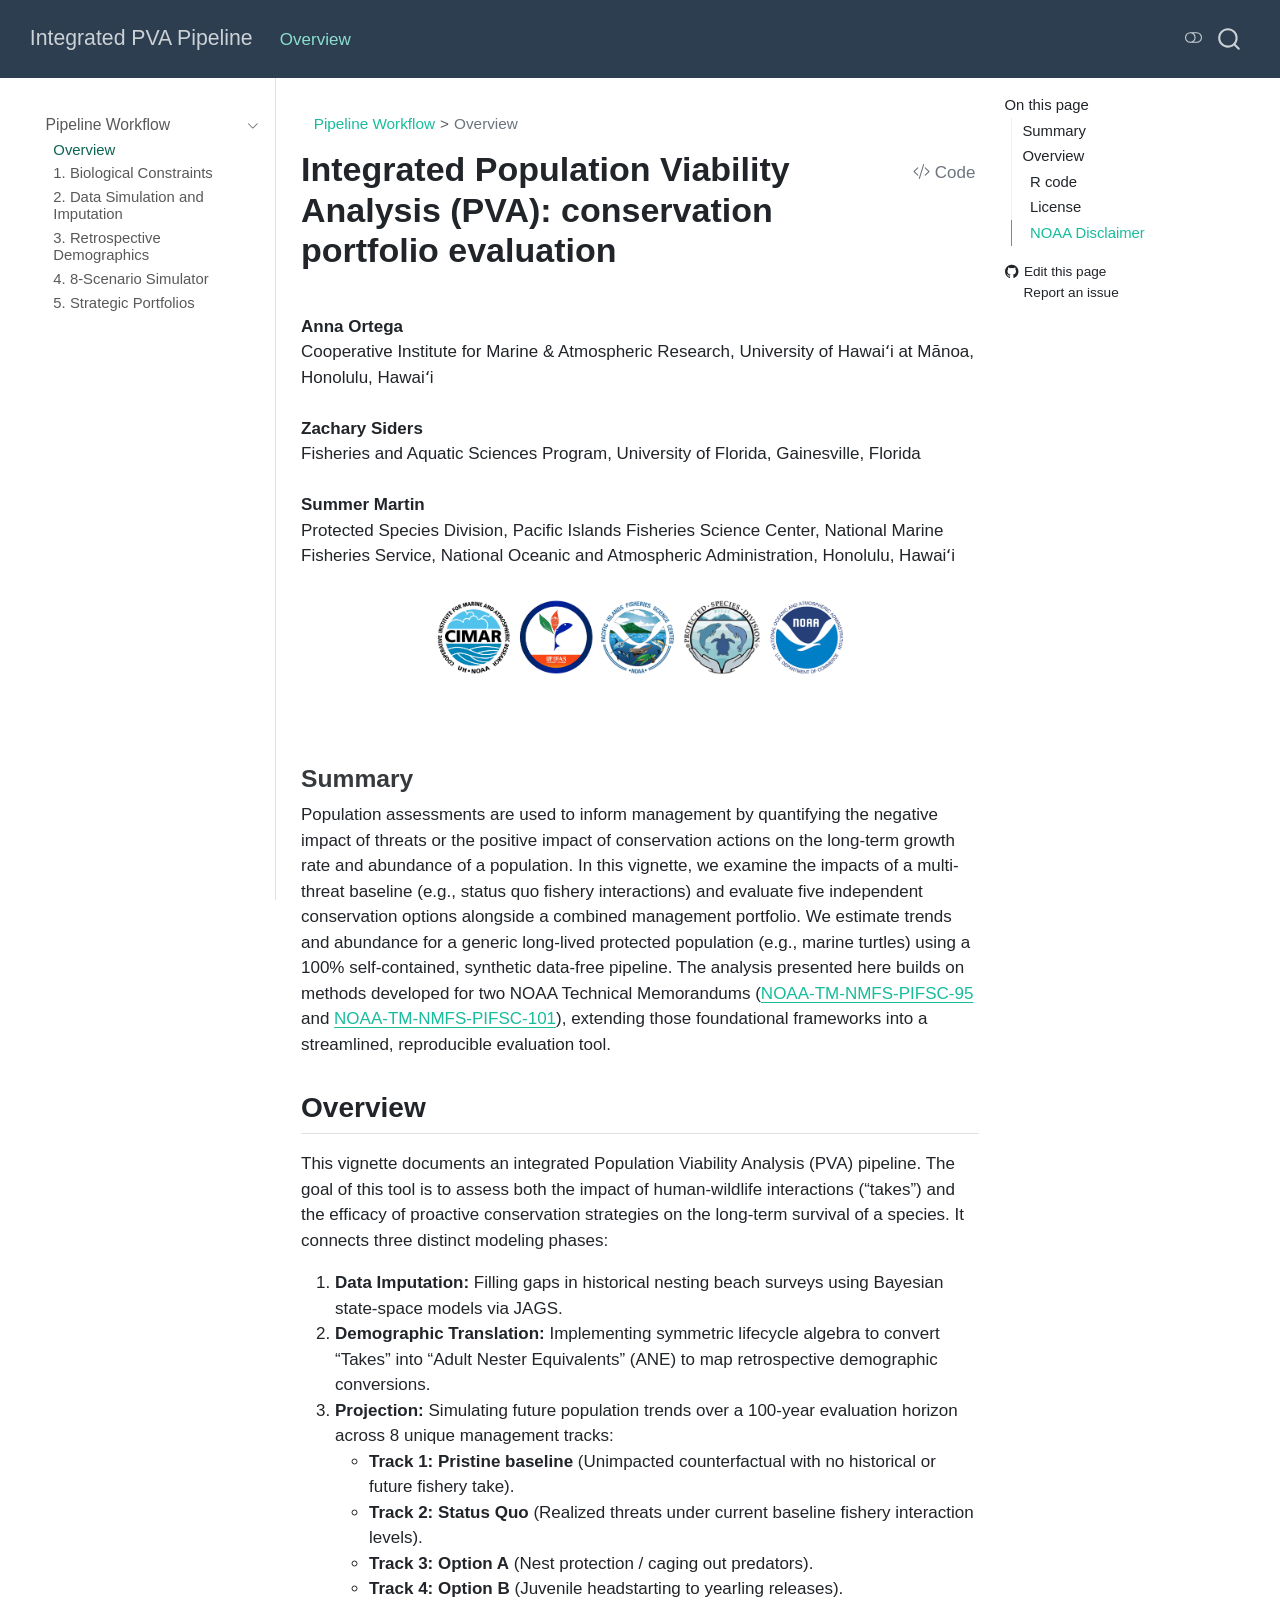
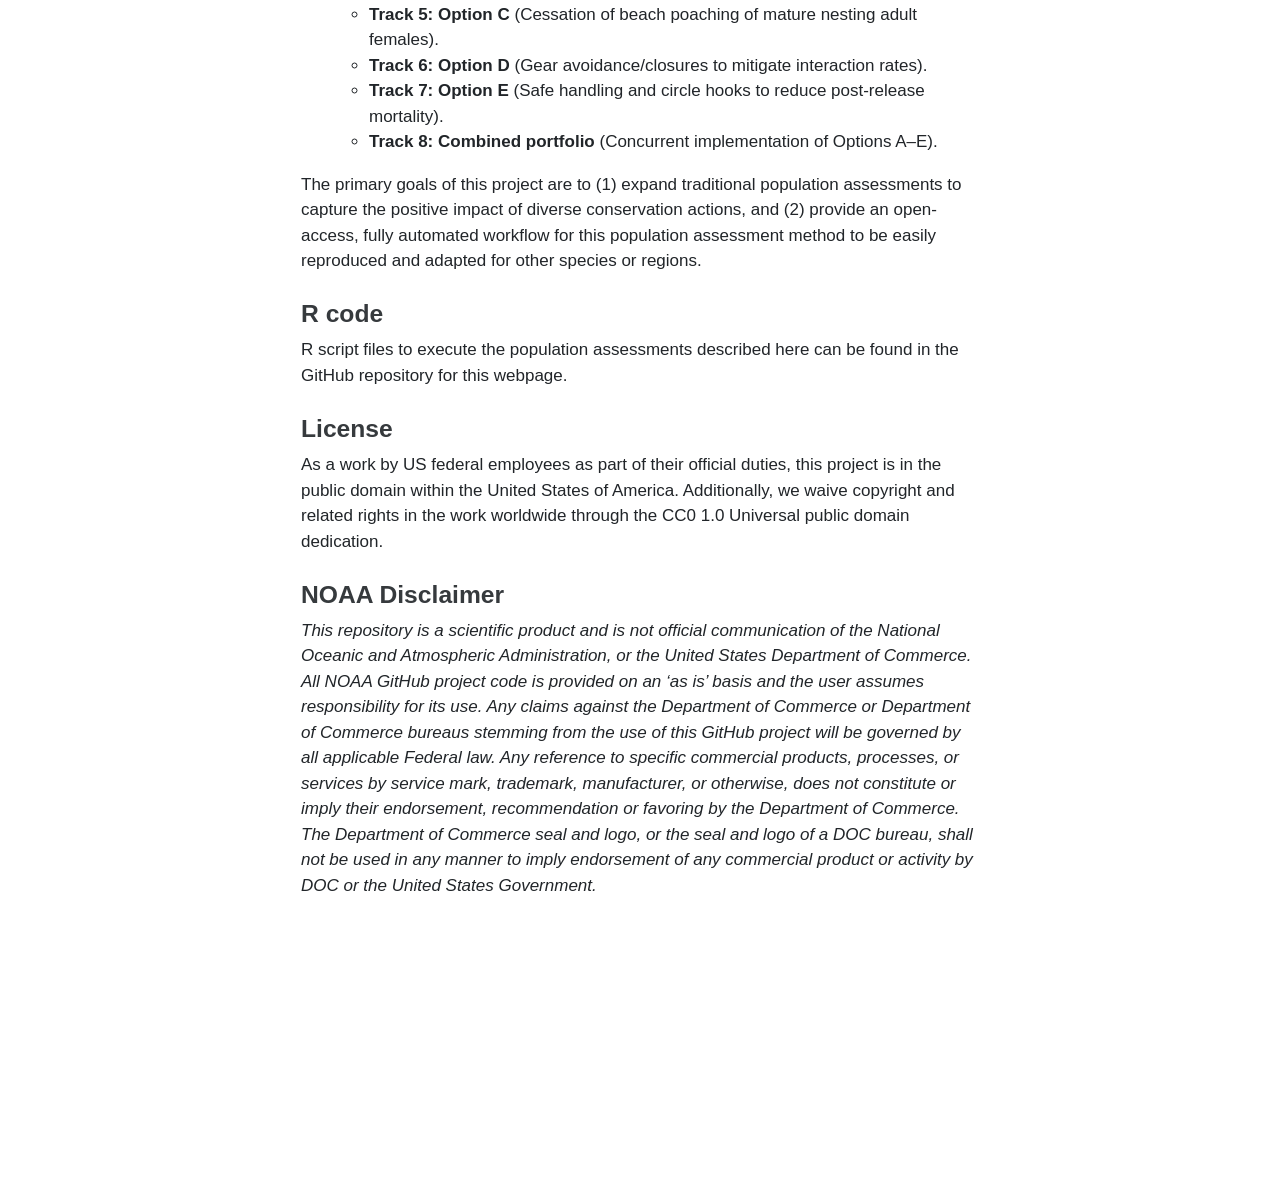
==== commit 5b0c9049: "Updating to include images" ====
--- a/docs/index.html
+++ b/docs/index.html
@@ -344,7 +344,7 @@
           <li class="sidebar-item">
   <div class="sidebar-item-container"> 
   <a href="./02-data.html" class="sidebar-item-text sidebar-link">
- <span class="menu-text">2. Virtual Reality (JAGS)</span></a>
+ <span class="menu-text">2. Data Simulation and Imputation</span></a>
   </div>
 </li>
           <li class="sidebar-item">
